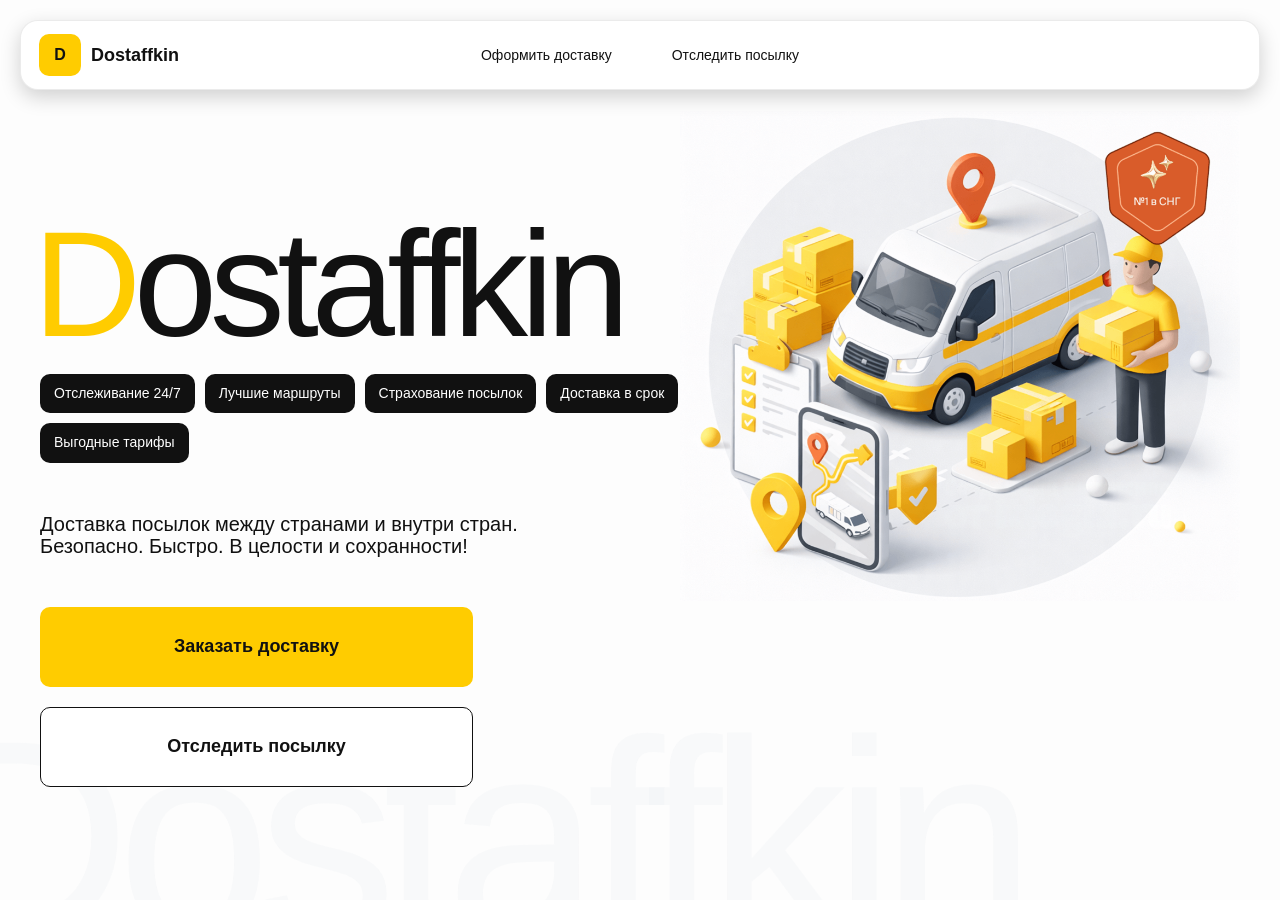
==== index.html @ ff4086fd "добавлена главная страница и сопутствующие css правила" ====
<!DOCTYPE html>
<html lang="en">

<head>
    <meta charset="UTF-8">
    <meta name="viewport" content="width=device-width,initial-scale=1,maximum-scale=1,user-scalable=0" />
    <title>Dostaffkin — Доставка посылок между странами и внутри стран. Безопасно. Быстро. В целости и сохранности!
    </title>

    <link rel="stylesheet" href="styles/base.css" />
    <link rel="stylesheet" href="styles/index.css" />
    <link rel="stylesheet" href="styles/base_adaptive.css" />
    <link rel="stylesheet" href="styles/index_adaptive.css" />
</head>

<body>
    <div class="container">
        <header class="header">
            <a class="header-brand" href="#">
                <div class="header-logo">D</div>
                <div class="header-title">Dostaffkin</div>
            </a>

            <nav class="header-menu">
                <a class="header-link" href="#">Оформить <span>доставку</span></a>
                <a class="header-link" href="#">Отследить <span>посылку</span></a>
            </nav>
        </header>
        <main class="main">
            <section class="main-info">
                <div class="main-title">
                    <span>D</span>ostaffkin
                </div>

                <div class="main-features">
                    <div class="main-feature">Отслеживание 24/7</div>
                    <div class="main-feature">Лучшие маршруты</div>
                    <div class="main-feature">Страхование посылок</div>
                    <div class="main-feature">Доставка в срок</div>
                    <div class="main-feature">Выгодные тарифы</div>
                </div>

                <div class="main-description">
                    Доставка посылок между странами и внутри стран.
                    Безопасно. Быстро. В целости и сохранности!
                </div>
                <div class="main-actions">
                    <a class="button" type="button" href="./order.html">Заказать доставку</a>
                    <a class="button button-white" type="button" href="./track.html">Отследить посылку</a>
                </div>
            </section>

            <div class="main-title-ghost">Dostaffkin</div>
            <section class="main-image">
                <img src="images/main-image.png" alt="Main image" />
            </section>
        </main>
    </div>
</body>

</html>
---- styles/base.css ----
*,
*::before,
*::after {
    box-sizing: border-box;
}

@font-face {
    font-family: "Roboto";
    src: url("../fonts/Roboto-Regular.ttf");
    font-weight: normal;
}

@font-face {
    font-family: "Roboto";
    src: url("../fonts/Roboto-Bold.ttf");
    font-weight: bold;
}

@font-face {
    font-family: "Roboto";
    src: url("../fonts/Roboto-Medium.ttf");
    font-weight: 500;
}

html,
body {
    margin: 0;
    color: #111111;
    font-family: "Roboto", sans-serif;
}

body {
    background: #FDFDFD;
}

.button {
    border: 0;
    outline: none;
    height: 44px;
    border-radius: 10px;
    font-size: 14px;
    font-weight: bold;
    cursor: pointer;
    font-family: inherit;
    transition: transform .08s ease, opacity .12s ease;
    background: #ffcc00;
    color: #111111;
    text-align: center;
    text-decoration: none;
}

.button:hover {
    background-color: #E5BC19;
}

.button:disabled {
    cursor: not-allowed;
    background-color: #FADE6E;
    color: #787878;
    transform: none;
}

.button.button-white {
    background: #ffffff;
    border: 1px solid #111111;
}

.button.button-white:hover {
    background: rgb(241 241 241);
}
---- styles/index.css ----
.container {
    overflow: hidden;
    min-height: 100vh;
}

.header {
    border-radius: 18px;
    box-shadow: 0 7px 20px 0 #0000002E;
    backdrop-filter: blur(10px);
    background: #ffffff;
    left: 20px;
    border: 1px solid rgba(0, 0, 0, 0.08);
    position: fixed;
    right: 20px;
    top: 20px;
    padding: 14px 18px;
    height: 70px;
    display: flex;
    align-items: center;
    z-index: 6;
}

.header-brand {
    display: flex;
    align-items: center;
    text-decoration: none;
    gap: 10px;
}

.header-logo {
    width: 42px;
    height: 42px;
    border-radius: 10px;
    background: #FFCC00;
    display: grid;
    place-items: center;
    font-weight: bold;
    color: #111;
}

.header-title {
    font-size: 18px;
    font-weight: bold;
    color: #111111;
    text-decoration: none;
}

.header-menu {
    display: flex;
    align-items: center;
    gap: 60px;
    margin: 0;
    position: absolute;
    left: 50%;
    transform: translateX(-50%);
}

.header-link {
    font-size: 14px;
    color: #111111;
    text-decoration: none;
}

.main {
    padding: 111px 40px 40px;
    position: relative;
    display: flex;
}

.main-info {
    max-width: 840px;
    width: 100%;
    position: relative;
}

.main-title {
    margin-top: 98px;
    font-weight: 500;
    font-size: 200px;
    line-height: 1;
    letter-spacing: -0.05em;
    color: #111111;
    left: -15px;
    position: relative;
}

.main-title span {
    color: #ffcc00;
}

.main-features {
    margin-top: 15px;
    display: flex;
    flex-wrap: wrap;
    gap: 10px;
}

.main-feature {
    background: #111111;
    color: #ffffff;
    padding: 12px 14px;
    font-weight: 500;
    font-size: 14px;
    line-height: 1.1;
    border-radius: 10px;
}

.main-description {
    margin-top: 50px;
    max-width: 500px;
    font-size: 20px;
    line-height: 1.1;
    color: #111111;
}

.main-actions {
    margin-top: 50px;
    display: flex;
    flex-direction: column;
    gap: 20px;
}

.main-actions .button {
    height: 80px;
    width: 433px;
    font-size: 18px;
    font-weight: bold;
    place-items: center;
    display: grid;
}

.main-title-ghost {
    position: absolute;
    z-index: -1;
    left: -70px;
    bottom: -150px;
    font-weight: 500;
    font-size: 278px;
    line-height: 1;
    letter-spacing: -0.05em;
    color: #ECEDF04D;
}

.main-image {
    width: 1024px;
    top: 100px;
    z-index: -2;
}

.main-image img {
    width: 100%;
    max-width: 1024px;
    height: auto;
    display: block;
}
---- styles/base_adaptive.css ----
@media (max-width: 767px) {
    .header {
        left: 10px;
        right: 10px;
        top: 10px;
    }

    .header-link span {
        display: none;
    }

    .header-menu {
        gap: 20px;
        justify-content: flex-start;
        margin: 0 0 0 30px;
        position: static;
        transform: none;
    }
}

@media (max-width: 420px) {
    .header-title {
        display: none;
    }
}

@media (max-width: 374px) {
    .header-menu {
        gap: 10px;
        margin: 0 0 0 10px;
    }
}
---- styles/index_adaptive.css ----
@media (max-width: 1760px) {
    .main-title {
        font-size: 150px;
        left: -7px;
    }

    .main-info {
        max-width: 640px;
    }
}

@media (max-width: 1200px) {
    .main-info {
        max-width: 540px;
    }

    .main {
        padding: 111px 20px 20px;
    }

    .main-title {
        font-size: 120px;
        left: -4px;
    }

    .main-title-ghost {
        font-size: 220px;
    }
}

@media (max-width: 1024px) {
    .main-title {
        margin-top: 30px;
    }

    .main {
        flex-direction: column-reverse;
    }

    .main-image {
        max-width: 350px;
        position: absolute;
        left: 370px;
        top: 370px;
    }

    .main-info {
        max-width: 100%;
    }

    .main-actions {
        gap: 10px;
    }

    .main-actions .button {
        height: 50px;
        font-size: 14px;
        width: auto;
        max-width: 300px;
    }

    .main-description {
        max-width: 350px;
    }
}

@media (max-width: 570px) {
    .main-title {
        font-size: 88px;
    }

    .main-description {
        max-width: 100%
    }

    .main-actions {
        width: 100%;
    }

    .main-actions .button {
        width: 100%;
        max-width: 100%
    }

    .main-image {
        max-width: 650px;
        position: absolute;
        left: 170px;
        top: 70px;
        opacity: 0.2;
    }
}

@media (max-width: 400px) {
    .main-title {
        font-size: 70px;
    }
}
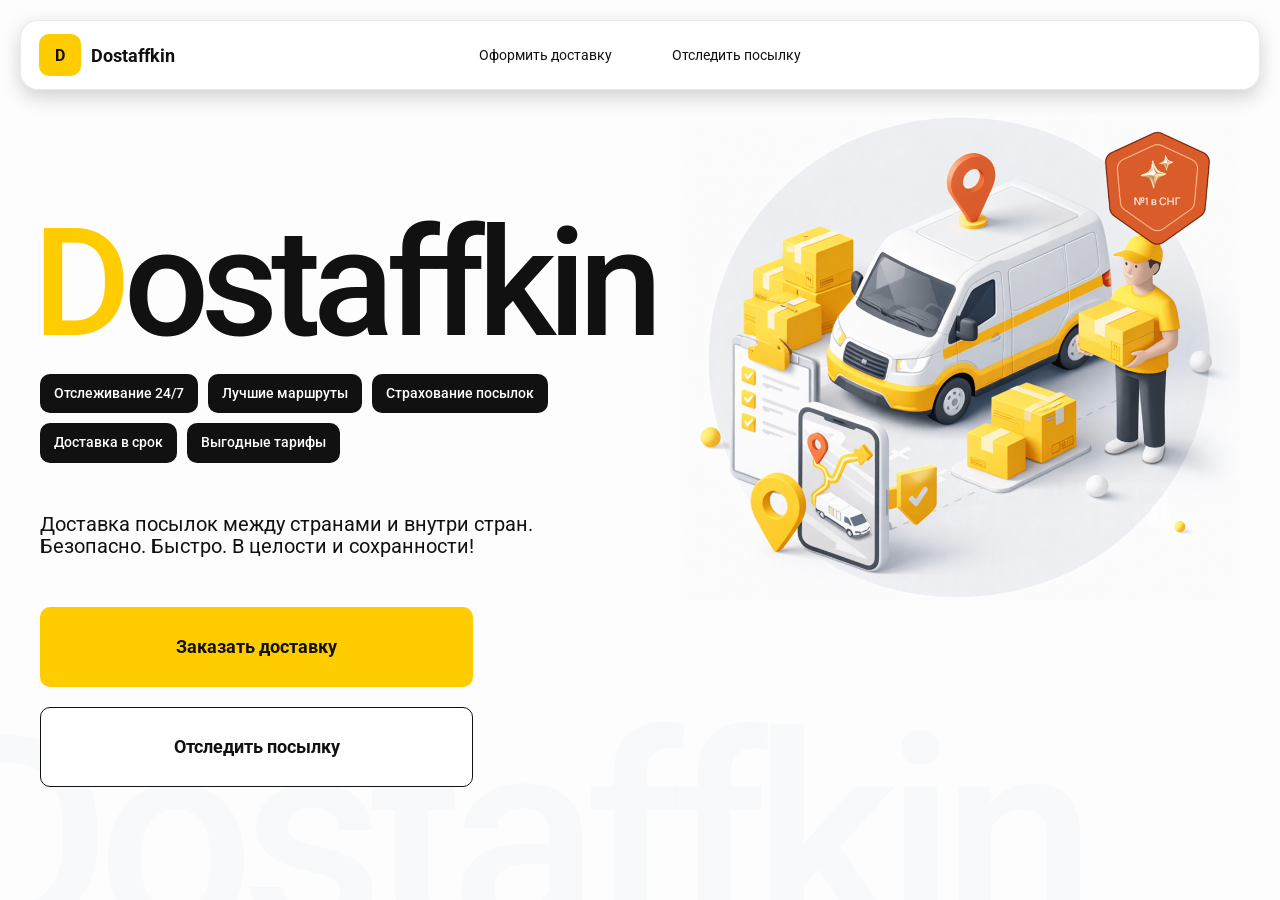
==== commit e11355e8: "добавлены ссылки на страницы" ====
--- a/index.html
+++ b/index.html
@@ -16,14 +16,14 @@
 <body>
     <div class="container">
         <header class="header">
-            <a class="header-brand" href="#">
+            <a class="header-brand" href="/">
                 <div class="header-logo">D</div>
                 <div class="header-title">Dostaffkin</div>
             </a>
 
             <nav class="header-menu">
-                <a class="header-link" href="#">Оформить <span>доставку</span></a>
-                <a class="header-link" href="#">Отследить <span>посылку</span></a>
+                <a class="header-link" href="/order">Оформить <span>доставку</span></a>
+                <a class="header-link" href="/track">Отследить <span>посылку</span></a>
             </nav>
         </header>
         <main class="main">
--- a/styles/base.css
+++ b/styles/base.css
@@ -68,3 +68,107 @@
 .button.button-white:hover {
     background: rgb(241 241 241);
 }
+
+.container {
+    overflow: hidden;
+    min-height: 100vh;
+}
+
+.header {
+    border-radius: 18px;
+    box-shadow: 0 7px 20px 0 #0000002E;
+    backdrop-filter: blur(10px);
+    background: #ffffff;
+    left: 20px;
+    border: 1px solid rgba(0, 0, 0, 0.08);
+    position: fixed;
+    right: 20px;
+    top: 20px;
+    padding: 14px 18px;
+    height: 70px;
+    display: flex;
+    align-items: center;
+    z-index: 6;
+}
+
+.header-brand {
+    display: flex;
+    align-items: center;
+    text-decoration: none;
+    gap: 10px;
+}
+
+.header-logo {
+    width: 42px;
+    height: 42px;
+    border-radius: 10px;
+    background: #FFCC00;
+    display: grid;
+    place-items: center;
+    font-weight: bold;
+    color: #111;
+}
+
+.header-title {
+    font-size: 18px;
+    font-weight: bold;
+    color: #111111;
+    text-decoration: none;
+}
+
+.header-menu {
+    display: flex;
+    align-items: center;
+    gap: 60px;
+    margin: 0;
+    position: absolute;
+    left: 50%;
+    transform: translateX(-50%);
+}
+
+.header-link {
+    font-size: 14px;
+    color: #111111;
+    text-decoration: none;
+}
+
+
+input,
+textarea {
+    width: 100%;
+    border: 0;
+    outline: none;
+    background: transparent;
+    font-size: 14px;
+    color: #111111;
+    font-family: inherit;
+}
+
+textarea {
+    resize: vertical;
+    min-height: 72px;
+    padding: 2px 0;
+}
+
+input::placeholder,
+textarea::placeholder {
+    color: #7C7C7C;
+}
+
+.main-field {
+    display: flex;
+    align-items: center;
+    margin-top: 6px;
+    gap: 10px;
+    border: 1px solid #1111111A;
+    background: #FAFAFA;
+    border-radius: 10px;
+    padding: 10px 12px;
+    position: relative;
+    box-sizing: border-box;
+    height: 50px;
+}
+
+.main-field.textarea {
+    height: auto;
+}
--- a/styles/index.css
+++ b/styles/index.css
@@ -1,66 +1,3 @@
-.container {
-    overflow: hidden;
-    min-height: 100vh;
-}
-
-.header {
-    border-radius: 18px;
-    box-shadow: 0 7px 20px 0 #0000002E;
-    backdrop-filter: blur(10px);
-    background: #ffffff;
-    left: 20px;
-    border: 1px solid rgba(0, 0, 0, 0.08);
-    position: fixed;
-    right: 20px;
-    top: 20px;
-    padding: 14px 18px;
-    height: 70px;
-    display: flex;
-    align-items: center;
-    z-index: 6;
-}
-
-.header-brand {
-    display: flex;
-    align-items: center;
-    text-decoration: none;
-    gap: 10px;
-}
-
-.header-logo {
-    width: 42px;
-    height: 42px;
-    border-radius: 10px;
-    background: #FFCC00;
-    display: grid;
-    place-items: center;
-    font-weight: bold;
-    color: #111;
-}
-
-.header-title {
-    font-size: 18px;
-    font-weight: bold;
-    color: #111111;
-    text-decoration: none;
-}
-
-.header-menu {
-    display: flex;
-    align-items: center;
-    gap: 60px;
-    margin: 0;
-    position: absolute;
-    left: 50%;
-    transform: translateX(-50%);
-}
-
-.header-link {
-    font-size: 14px;
-    color: #111111;
-    text-decoration: none;
-}
-
 .main {
     padding: 111px 40px 40px;
     position: relative;
